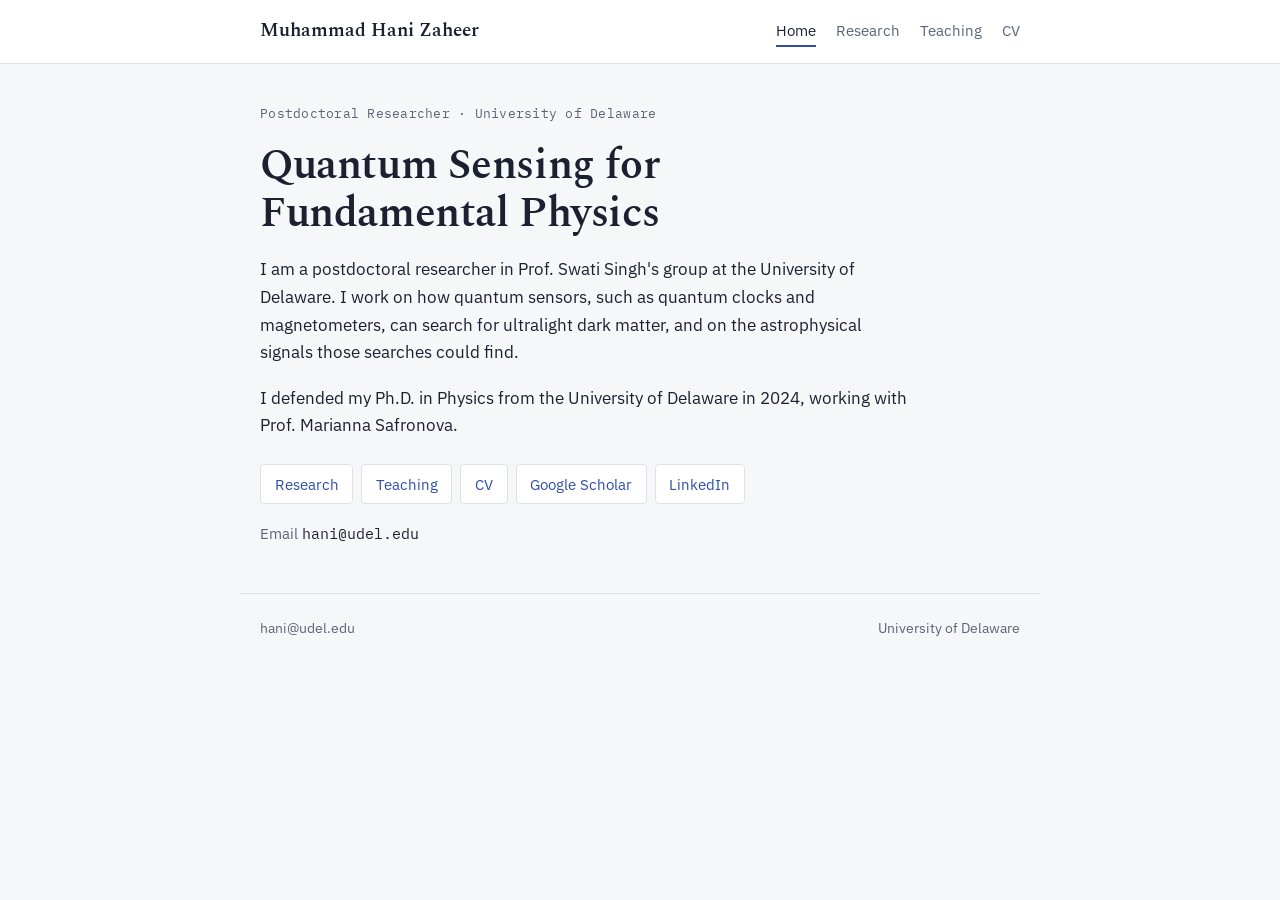
==== index.html @ 1f9e752d "Add files via upload" ====
<!doctype html>
<html lang="en">
<head>
<meta charset="utf-8">
<meta name="viewport" content="width=device-width, initial-scale=1, viewport-fit=cover">
<title>Muhammad Hani Zaheer</title>
<meta name="description" content="Muhammad Hani Zaheer, postdoctoral researcher in quantum sensing at the University of Delaware.">
<link rel="preconnect" href="https://fonts.googleapis.com"><link rel="preconnect" href="https://fonts.gstatic.com" crossorigin><link rel="stylesheet" href="https://fonts.googleapis.com/css2?family=IBM+Plex+Mono:wght@400;500&family=IBM+Plex+Sans:ital,wght@0,400;0,500;0,600;1,400&family=Spectral:wght@500;600&display=swap">
<link rel="stylesheet" href="style.css">
</head>
<body>
<header class="top">
  <div class="wrap top-in">
    <a class="name" href="index.html">Muhammad Hani Zaheer</a>
    <nav aria-label="Main"><a href="index.html" aria-current="page">Home</a><a href="research.html">Research</a><a href="teaching.html">Teaching</a><a href="cv.html">CV</a></nav>
  </div>
</header>
<main class="wrap">
<section class="intro">
  <p class="eyebrow">Postdoctoral Researcher · University of Delaware</p>
  <h1>Quantum Sensing for Fundamental Physics</h1>
  <p class="lede">I am a postdoctoral researcher in Prof. Swati Singh's group at the University of Delaware. I work on how quantum sensors, such as quantum clocks and magnetometers, can search for ultralight dark matter, and on the astrophysical signals those searches could find.</p>
  <p class="lede">I defended my Ph.D. in Physics from the University of Delaware in 2024, working with Prof. Marianna Safronova.</p>
  <ul class="links">
    <li><a href="research.html">Research</a></li>
    <li><a href="teaching.html">Teaching</a></li>
    <li><a href="cv.html">CV</a></li>
    <li><a href="https://scholar.google.com/citations?user=8PX5YyIAAAAJ&hl=en">Google Scholar</a></li>
    <li><a href="https://www.linkedin.com/in/mhanizaheer">LinkedIn</a></li>
  </ul>
  <p class="contact">Email <span class="mono">hani@udel.edu</span></p>
</section>
</main>
<footer class="wrap foot">
  <span>hani@udel.edu</span>
  <span>University of Delaware</span>
</footer>
</body>
</html>
---- style.css ----
/* Layout: one narrow reading column, name + nav bar on top, venues and dates in mono like a reference list. */
:root {
  --bg: #f6f7f9;
  --surface: #ffffff;
  --ink: #1b2130;
  --muted: #5b6475;
  --line: #dde1e8;
  --accent: #2f4fa8;
  --accent-soft: #e6ebf7;
  --display: "Spectral", Georgia, "Times New Roman", serif;
  --body: "IBM Plex Sans", system-ui, -apple-system, "Segoe UI", sans-serif;
  --mono: "IBM Plex Mono", ui-monospace, Menlo, Consolas, monospace;
  color-scheme: light;
}
@media (prefers-color-scheme: dark) {
  :root:not([data-theme="light"]) {
    --bg: #12151c; --surface: #191d26; --ink: #e4e7ee; --muted: #9aa2b3;
    --line: #2b313d; --accent: #8ea8f0; --accent-soft: #1f2840; color-scheme: dark;
  }
}
:root[data-theme="dark"] {
  --bg: #12151c; --surface: #191d26; --ink: #e4e7ee; --muted: #9aa2b3;
  --line: #2b313d; --accent: #8ea8f0; --accent-soft: #1f2840; color-scheme: dark;
}

* { box-sizing: border-box; }
html { -webkit-text-size-adjust: 100%; }
body {
  margin: 0; background: var(--bg); color: var(--ink);
  font-family: var(--body); font-size: 1rem; line-height: 1.6;
}
img { max-width: 100%; height: auto; display: block; }
a { color: var(--accent); text-decoration-thickness: 1px; text-underline-offset: 0.18em; }
a:hover { text-decoration-thickness: 2px; }
a:focus-visible { outline: 2px solid var(--accent); outline-offset: 2px; border-radius: 2px; }

.wrap { max-width: 50rem; margin-inline: auto; padding-inline: 1.25rem; }

/* Top bar */
.top { border-bottom: 1px solid var(--line); background: var(--surface); }
.top-in { display: flex; flex-wrap: wrap; align-items: baseline; justify-content: space-between; gap: 0.5rem 1.5rem; padding-block: 1rem; }
.name { font-family: var(--display); font-weight: 600; font-size: 1.2rem; color: var(--ink); text-decoration: none; }
.top nav { display: flex; flex-wrap: wrap; gap: 0.25rem 1.25rem; }
.top nav a { color: var(--muted); text-decoration: none; font-size: 0.95rem; padding-block: 0.15rem; border-bottom: 2px solid transparent; }
.top nav a:hover { color: var(--ink); }
.top nav a[aria-current="page"] { color: var(--ink); border-bottom-color: var(--accent); }

main { padding-block: 2.5rem 3rem; display: flex; flex-direction: column; gap: 2.75rem; }
main > * { min-width: 0; }

h1, h2, h3, h4 { text-wrap: balance; margin: 0; }
h1 { font-family: var(--display); font-weight: 600; font-size: clamp(1.9rem, 4.5vw, 2.6rem); line-height: 1.15; letter-spacing: -0.01em; }
h2 {
  font-family: var(--body); font-weight: 600; font-size: 0.8rem; letter-spacing: 0.1em; text-transform: uppercase;
  color: var(--muted); padding-bottom: 0.6rem; border-bottom: 1px solid var(--line);
}
h3 { font-family: var(--body); font-weight: 600; font-size: 1.05rem; line-height: 1.4; }
h4 { font-family: var(--display); font-weight: 500; font-size: 1.15rem; margin-top: 0.5rem; }
p { margin: 0; }

.eyebrow { font-family: var(--mono); font-size: 0.8rem; color: var(--muted); letter-spacing: 0.02em; }
.lede { font-size: 1.08rem; max-width: 65ch; }
.mono, .venue, .when { font-family: var(--mono); }

/* Home */
.intro { display: flex; flex-direction: column; gap: 1.1rem; }
.intro h1 { max-width: 20ch; }
.links { list-style: none; padding: 0; margin: 0.5rem 0 0; display: flex; flex-wrap: wrap; gap: 0.5rem; }
.links a {
  display: inline-block; padding: 0.4rem 0.85rem; border: 1px solid var(--line); border-radius: 4px;
  background: var(--surface); text-decoration: none; font-size: 0.95rem;
}
.links a:hover { border-color: var(--accent); }
.contact { color: var(--muted); font-size: 0.95rem; }
.contact .mono { color: var(--ink); user-select: all; }

.page-head { display: flex; flex-direction: column; gap: 0.8rem; }
.group { display: flex; flex-direction: column; gap: 1.6rem; }

/* Papers: a figure column appears only when an entry has one */
.paper { display: grid; grid-template-columns: 1fr; gap: 1.25rem; }
.paper.has-fig { grid-template-columns: minmax(0, 1fr) minmax(0, 15rem); align-items: start; }
.paper-text { display: flex; flex-direction: column; gap: 0.4rem; min-width: 0; }
.paper h3 a { color: var(--ink); text-decoration-color: var(--line); }
.paper h3 a:hover { color: var(--accent); text-decoration-color: currentColor; }
.summary { max-width: 65ch; }
.cite { color: var(--muted); font-size: 0.92rem; }
.cite strong { color: var(--ink); font-weight: 600; }
.venue { font-size: 0.82rem; color: var(--accent); }
.paper figure { margin: 0; background: var(--surface); border: 1px solid var(--line); border-radius: 4px; padding: 0.5rem; }
.note { color: var(--muted); font-size: 0.95rem; }
@media (max-width: 40rem) { .paper.has-fig { grid-template-columns: 1fr; } }

/* Teaching + CV entries */
.entry { display: flex; flex-direction: column; gap: 0.35rem; }
.entry > p:not(.place) { max-width: 65ch; }
.entry-head, .cv-row { display: flex; flex-wrap: wrap; justify-content: space-between; align-items: baseline; gap: 0.15rem 1.5rem; }
.cv-row > div { min-width: 0; flex: 1 1 22rem; }
.when { font-size: 0.82rem; color: var(--muted); white-space: nowrap; font-variant-numeric: tabular-nums; }
.place { color: var(--muted); font-size: 0.93rem; }
.more { font-weight: 500; }
.group .cv-row h3 { font-weight: 500; font-size: 1rem; }

.cv-head { flex-direction: row; flex-wrap: wrap; align-items: baseline; justify-content: space-between; gap: 1rem; }
.button {
  display: inline-block; padding: 0.45rem 1rem; border-radius: 4px; background: var(--accent); color: var(--surface);
  text-decoration: none; font-weight: 500; font-size: 0.95rem;
}
.button:hover { opacity: 0.9; }
.pubs { margin: 0; padding-left: 1.4rem; display: flex; flex-direction: column; gap: 0.7rem; }
.pubs li { padding-left: 0.25rem; max-width: 70ch; }
.pubs li::marker { font-family: var(--mono); color: var(--muted); font-size: 0.85rem; }
.pubs strong { font-weight: 600; }
.plain { margin: 0; padding-left: 1.2rem; display: flex; flex-direction: column; gap: 0.5rem; }

/* PHYS 209 file list */
.crumb { font-size: 0.95rem; margin-bottom: -1.5rem; }
.crumb a { text-decoration: none; }
.files { list-style: none; margin: 0; padding: 0; border: 1px solid var(--line); border-radius: 4px; background: var(--surface); }
.files li { display: grid; grid-template-columns: 2rem minmax(0, 1fr) auto; gap: 0.9rem; align-items: baseline; padding: 0.85rem 1rem; }
.files li + li { border-top: 1px solid var(--line); }
.files .num { font-family: var(--mono); color: var(--muted); font-variant-numeric: tabular-nums; }
.files a { font-weight: 600; }
.files p { color: var(--muted); font-size: 0.93rem; }
.tag { font-family: var(--mono); font-size: 0.72rem; color: var(--accent); background: var(--accent-soft); padding: 0.1rem 0.4rem; border-radius: 3px; }

.foot {
  display: flex; flex-wrap: wrap; justify-content: space-between; gap: 0.5rem 1.5rem;
  padding-block: 1.5rem 2.5rem; border-top: 1px solid var(--line); color: var(--muted); font-size: 0.85rem;
}

@media (prefers-reduced-motion: reduce) { * { transition: none !important; animation: none !important; } }
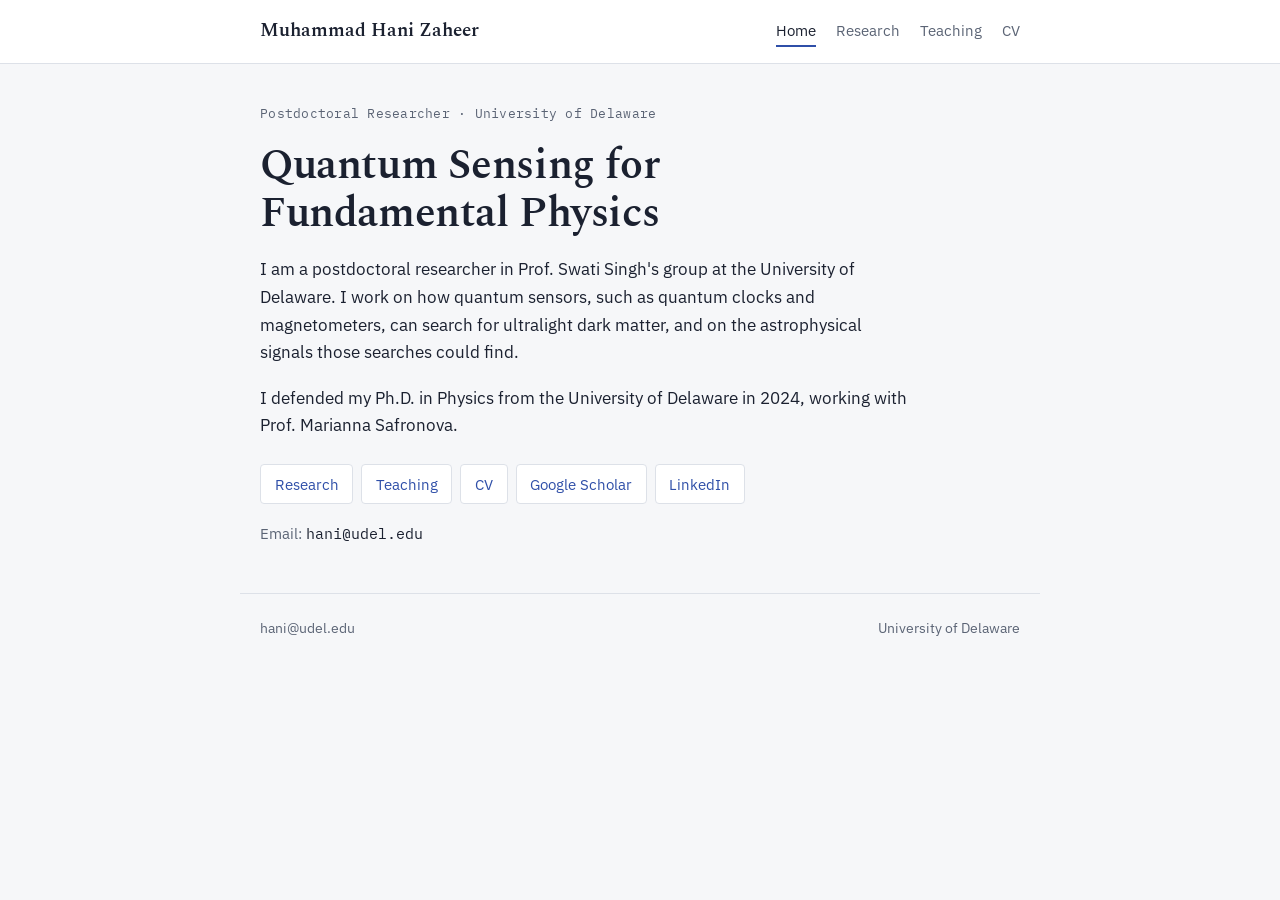
==== commit 03bfa1c4: "Update index.html" ====
--- a/index.html
+++ b/index.html
@@ -28,7 +28,7 @@
     <li><a href="https://scholar.google.com/citations?user=8PX5YyIAAAAJ&hl=en">Google Scholar</a></li>
     <li><a href="https://www.linkedin.com/in/mhanizaheer">LinkedIn</a></li>
   </ul>
-  <p class="contact">Email <span class="mono">hani@udel.edu</span></p>
+  <p class="contact">Email: <span class="mono">hani@udel.edu</span></p>
 </section>
 </main>
 <footer class="wrap foot">
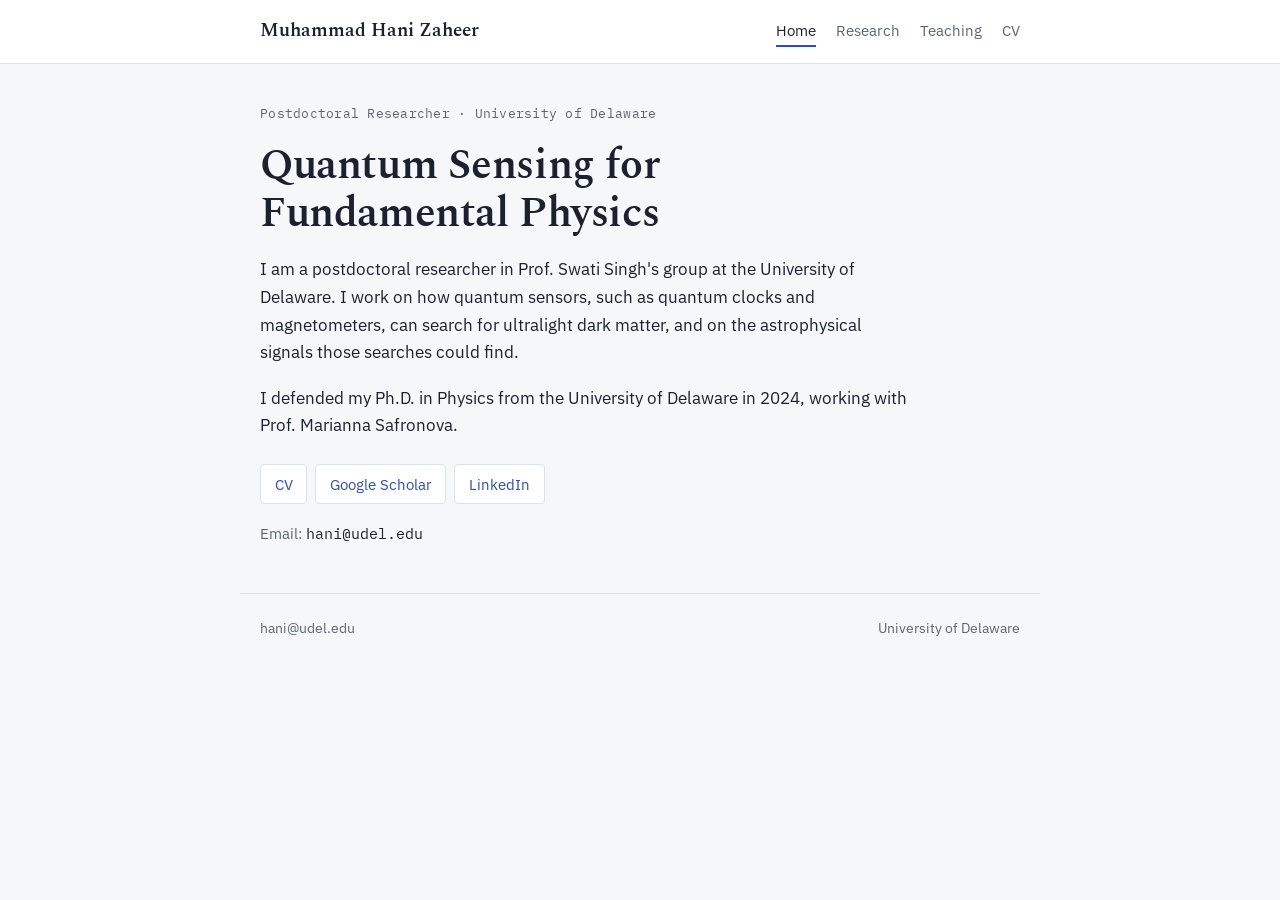
==== commit 27897ae1: "Added links" ====
--- a/index.html
+++ b/index.html
@@ -22,8 +22,6 @@
   <p class="lede">I am a postdoctoral researcher in Prof. Swati Singh's group at the University of Delaware. I work on how quantum sensors, such as quantum clocks and magnetometers, can search for ultralight dark matter, and on the astrophysical signals those searches could find.</p>
   <p class="lede">I defended my Ph.D. in Physics from the University of Delaware in 2024, working with Prof. Marianna Safronova.</p>
   <ul class="links">
-    <li><a href="research.html">Research</a></li>
-    <li><a href="teaching.html">Teaching</a></li>
     <li><a href="cv.html">CV</a></li>
     <li><a href="https://scholar.google.com/citations?user=8PX5YyIAAAAJ&hl=en">Google Scholar</a></li>
     <li><a href="https://www.linkedin.com/in/mhanizaheer">LinkedIn</a></li>
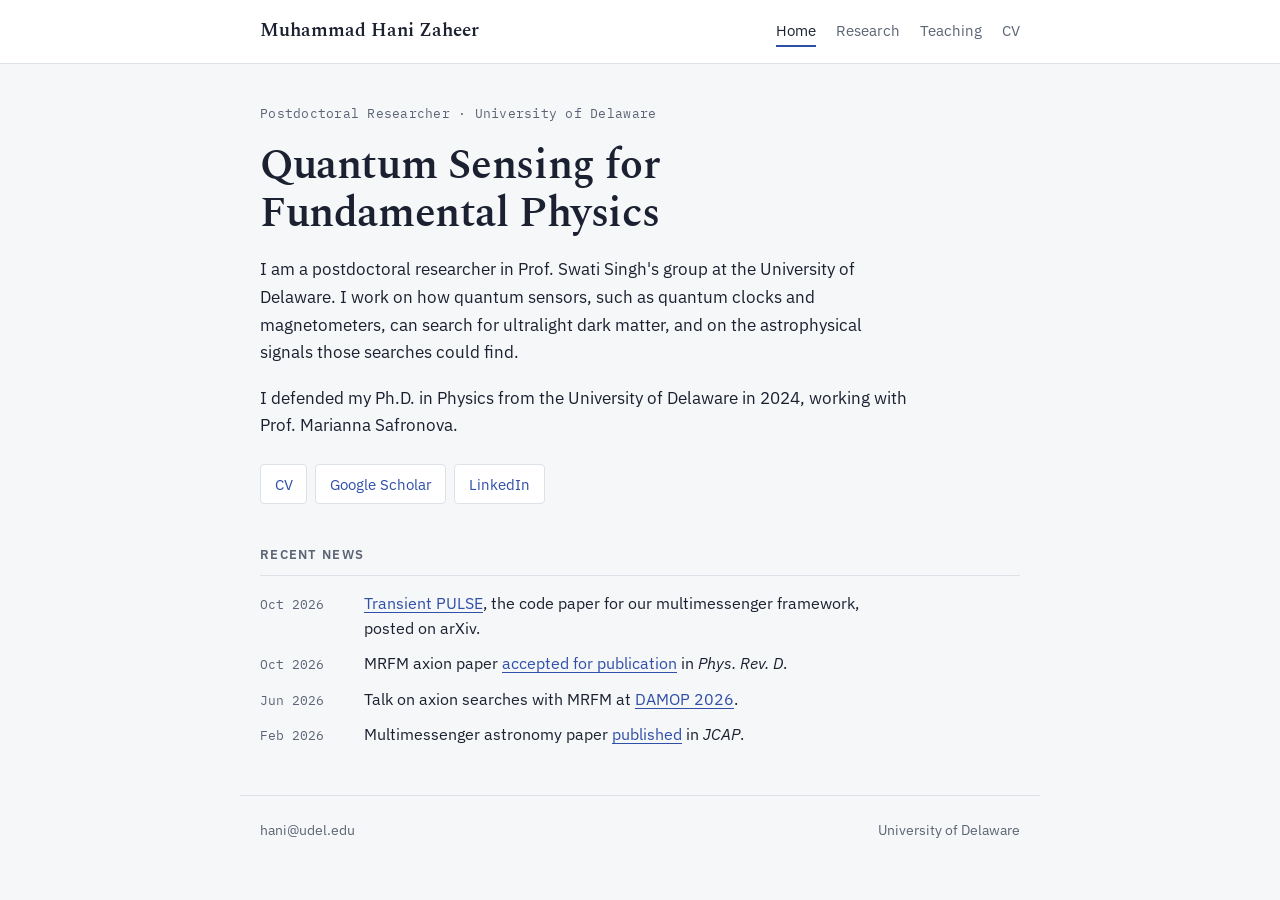
==== commit 5c9b1639: "Add files via upload" ====
--- a/index.html
+++ b/index.html
@@ -26,7 +26,15 @@
     <li><a href="https://scholar.google.com/citations?user=8PX5YyIAAAAJ&hl=en">Google Scholar</a></li>
     <li><a href="https://www.linkedin.com/in/mhanizaheer">LinkedIn</a></li>
   </ul>
-  <p class="contact">Email: <span class="mono">hani@udel.edu</span></p>
+  <section class="news" aria-labelledby="news-h">
+    <h2 id="news-h">Recent News</h2>
+    <ul>
+      <li><span class="when">Oct 2026</span><span><a href="https://arxiv.org/abs/2610.20601">Transient PULSE</a>, the code paper for our multimessenger framework, posted on arXiv.</span></li>
+      <li><span class="when">Oct 2026</span><span>MRFM axion paper <a href="https://journals.aps.org/prd/accepted/10.1103/gr5n-pvp1">accepted for publication</a> in <em>Phys. Rev. D</em>.</span></li>
+      <li><span class="when">Jun 2026</span><span>Talk on axion searches with MRFM at <a href="https://meetings-archive.aps.org/damop/2026/b07/10/">DAMOP 2026</a>.</span></li>
+      <li><span class="when">Feb 2026</span><span>Multimessenger astronomy paper <a href="https://iopscience.iop.org/article/10.1088/1475-7516/2026/02/026/meta">published</a> in <em>JCAP</em>.</span></li>
+    </ul>
+  </section>
 </section>
 </main>
 <footer class="wrap foot">
--- a/style.css
+++ b/style.css
@@ -130,3 +130,10 @@
 }
 
 @media (prefers-reduced-motion: reduce) { * { transition: none !important; animation: none !important; } }
+
+/* Recent News on home */
+.news { display: flex; flex-direction: column; gap: 0.9rem; margin-top: 1.5rem; }
+.news ul { list-style: none; margin: 0; padding: 0; display: flex; flex-direction: column; gap: 0.6rem; }
+.news li { display: grid; grid-template-columns: 5.5rem minmax(0, 1fr); gap: 1rem; align-items: baseline; max-width: 65ch; }
+.news li .when { white-space: nowrap; }
+@media (max-width: 30rem) { .news li { grid-template-columns: 1fr; gap: 0.1rem; } }
